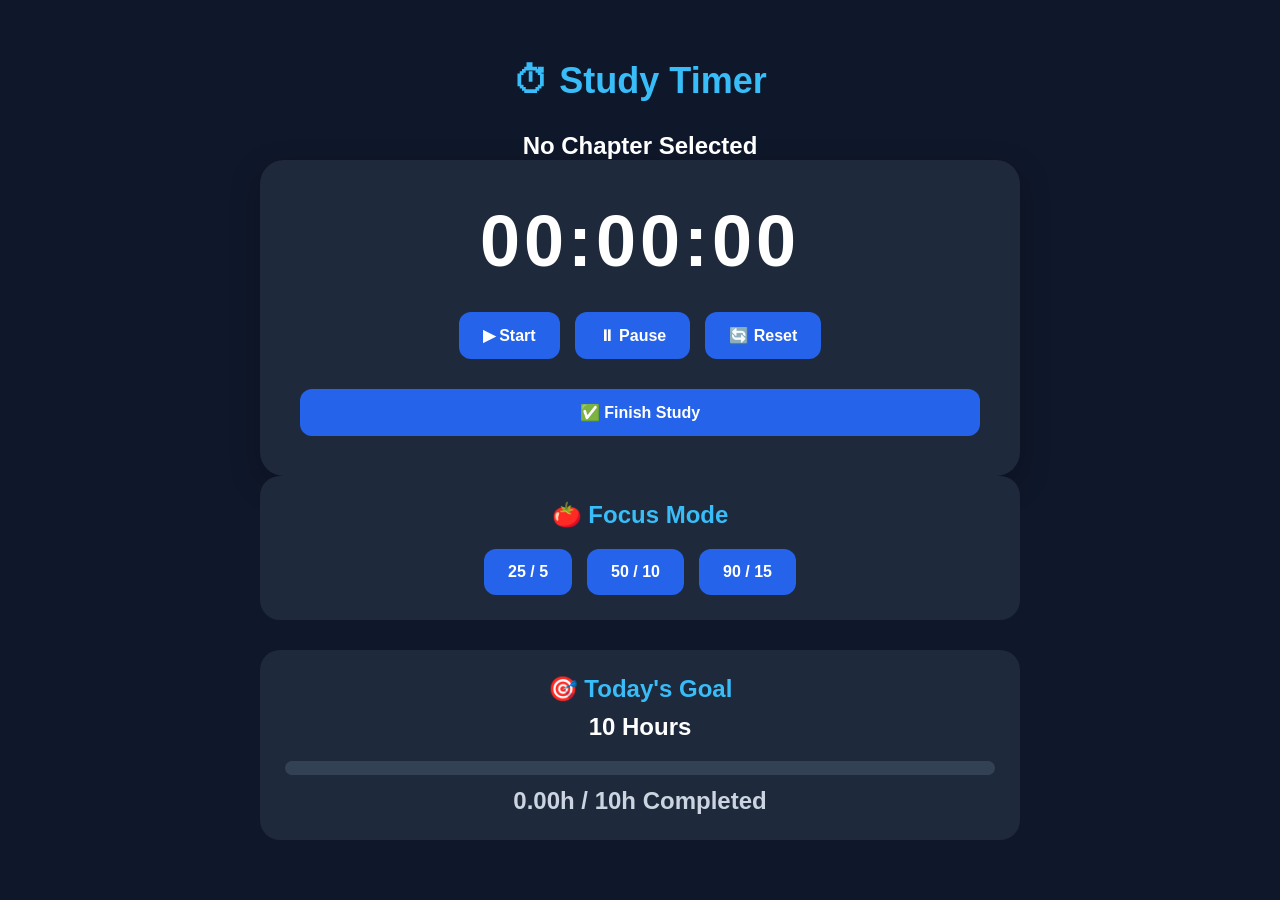
==== pages/timer.html @ 99f47d34 "Initial commit" ====
<!DOCTYPE html>
<html lang="en">
<head>
    <meta charset="UTF-8">
    <meta name="viewport" content="width=device-width, initial-scale=1.0">
    <title>Study Timer | NEET OS</title>

    <link rel="stylesheet" href="../assets/css/style.css">
    <link rel="stylesheet" href="../assets/css/timer.css">
</head>
<body>

<div class="timer-page">

    <h1>⏱ Study Timer</h1>
<h2 id="goal">No Chapter Selected</h2>
    <div class="timer-box">

        <div id="timerDisplay" class="timer-display">
            00:00:00
        </div>

        <div class="timer-buttons">

            <button id="startBtn">▶ Start</button>

            <button id="pauseBtn">⏸ Pause</button>

            <button id="resetBtn">🔄 Reset</button>
            <button id="finishBtn" class="finish-btn">
    ✅ Finish Study
</button>

        </div>

    </div>
<div class="panel">

    <h2>🍅 Focus Mode</h2>

    <div class="timer-buttons">

        <button id="pomodoro25">25 / 5</button>

        <button id="pomodoro50">50 / 10</button>

        <button id="pomodoro90">90 / 15</button>

    </div>

</div>
    <div class="goal-box">

        <h2>🎯 Today's Goal</h2>

        <p>10 Hours</p>
<div class="progress-container">

    <div id="goalProgress" class="progress-bar"></div>

</div>

<p id="goalText">0h / 10h Completed</p>

    </div>

</div>

<div id="summaryModal" class="summary-modal">

    <div class="summary-box">

        <h2>🎉 Session Complete</h2>

        <p><strong>📚 Chapter</strong></p>
        <p id="summaryChapter"></p>

        <p><strong>⏱ Study Time</strong></p>
        <p id="summaryTime"></p>

        <button id="summaryClose">
            Back to Dashboard
        </button>

    </div>

</div>

<script src="../assets/js/timer.js"></script>

</body>
</html>
---- assets/css/style.css ----
/* ==========================
   NEET OS v1.0
   Dashboard - CSS Part 1
========================== */

*{
    margin:0;
    padding:0;
    box-sizing:border-box;
}

body{
    font-family:'Poppins',sans-serif;
    background:#0f172a;
    color:#fff;
}

.app{
    display:flex;
    min-height:100vh;
}

/* Sidebar */

.sidebar{
    width:260px;
    background:#111827;
    padding:30px 20px;
    border-right:1px solid rgba(255,255,255,.08);
}

.logo h2{
    font-size:28px;
    color:#38bdf8;
}

.logo p{
    color:#94a3b8;
    margin-top:5px;
    margin-bottom:35px;
}

.sidebar nav{
    display:flex;
    flex-direction:column;
    gap:12px;
}

.sidebar nav a{
    text-decoration:none;
    color:#cbd5e1;
    padding:14px 18px;
    border-radius:14px;
    transition:.3s;
}

.sidebar nav a:hover,
.sidebar nav a.active{
    background:#2563eb;
    color:#fff;
}

/* Main */

.main{
    flex:1;
    padding:35px;
}

.topbar{
    display:flex;
    justify-content:space-between;
    align-items:center;
    margin-bottom:30px;
}

.topbar h1{
    font-size:34px;
}

.topbar p{
    color:#94a3b8;
    margin-top:6px;
}

.profile{
    width:55px;
    height:55px;
    border-radius:50%;
    background:#2563eb;
    display:flex;
    align-items:center;
    justify-content:center;
    font-size:24px;
}

/* Mission */

.mission{
    background:#1e293b;
    padding:25px;
    border-radius:20px;
    margin-bottom:30px;
}

.mission h2{
    margin-bottom:15px;
}

.mission ul{
    padding-left:20px;
}

.mission li{
    margin:10px 0;
    color:#cbd5e1;
}

/* Cards */

.cards{
    display:grid;
    grid-template-columns:repeat(auto-fit,minmax(220px,1fr));
    gap:20px;
}

.card{
    background:#1e293b;
    padding:25px;
    border-radius:20px;
    transition:.3s;
    cursor:pointer;
}

.card:hover{
    transform:translateY(-6px);
}

.card h3{
    color:#94a3b8;
    font-size:16px;
    margin-bottom:15px;
}

.card h1{
    font-size:34px;
    color:#38bdf8;
}
/* ==========================
   Dashboard Sections
========================== */

.dashboard-grid{
    display:grid;
    grid-template-columns:2fr 1fr;
    gap:20px;
    margin-top:30px;
}

.panel{
    background:#1e293b;
    border-radius:20px;
    padding:25px;
}

.panel h2{
    margin-bottom:20px;
    color:#38bdf8;
}

/* Progress Ring */

.progress-ring{
    width:180px;
    height:180px;
    border-radius:50%;
    margin:20px auto;
    background:conic-gradient(#38bdf8 65%, #334155 0);
    display:flex;
    align-items:center;
    justify-content:center;
}

.progress-ring .inner{
    width:135px;
    height:135px;
    border-radius:50%;
    background:#0f172a;
    display:flex;
    align-items:center;
    justify-content:center;
    font-size:28px;
    font-weight:700;
}

/* Weekly Graph */

.graph{
    display:flex;
    align-items:flex-end;
    justify-content:space-evenly;
    height:220px;
    padding:10px;
    border-bottom:2px solid #334155;
}

.bar{
    width:24px;
    height:0;
    background:#38bdf8;
    border-radius:8px 8px 0 0;
    transition:height .4s ease;
}



/* Task List */

.task{
    display:flex;
    justify-content:space-between;
    align-items:center;
    padding:15px;
    margin-top:12px;
    background:#0f172a;
    border-radius:12px;
}

.task span{
    color:#cbd5e1;
}

/* Mobile */

@media(max-width:900px){

.sidebar{
    display:none;
}

.main{
    padding:20px;
}

.dashboard-grid{
    grid-template-columns:1fr;
}

.cards{
    grid-template-columns:1fr;
}

}
.study-streak-card{
    background:#1b2b55;
    border-radius:18px;
    padding:18px;
    color:#fff;
    box-shadow:0 8px 20px rgba(0,0,0,.25);
}

.study-streak-card h3{
    margin:0 0 15px;
    font-size:22px;
}

.study-streak-card p{
    margin:10px 0;
    font-size:16px;
}

.study-streak-card span{
    float:right;
    font-weight:bold;
    color:#67e8f9;
}

/* ===========================
   Continue Studying Card
=========================== */

.continue-card{

    margin-top:20px;

    background:#1f2937;

    border-radius:18px;

    padding:20px;

    box-shadow:0 8px 20px rgba(0,0,0,.25);

}

.continue-card h3{

    margin-bottom:18px;

    color:#fff;

}

.continue-card p{

    margin:10px 0;

    color:#d1d5db;

    font-size:15px;

}

.continue-card strong{

    color:#ffffff;

}

#continueBtn{

    width:100%;

    margin-top:18px;

    padding:12px;

    border:none;

    border-radius:12px;

    background:#2563eb;

    color:white;

    font-size:16px;

    font-weight:600;

    cursor:pointer;

    transition:.3s;

}

#continueBtn:hover{

    background:#1d4ed8;

}
.recent-card{
    background:#1e293b;
    color:white;
    padding:18px;
    margin-top:18px;
    border-radius:16px;
    box-shadow:0 5px 15px rgba(0,0,0,.25);
}

.recent-card h3{
    margin-bottom:12px;
}

.recent-card p{
    margin:8px 0;
}

.history-card{

    background:#1e293b;
    color:white;
    margin-top:20px;
    padding:18px;
    border-radius:16px;

}

.history-item{

    padding:10px 0;
    border-bottom:1px solid #334155;

}

.history-item:last-child{

    border:none;

}

/* ==========================
   Study Progress Card
========================== */

.dashboard-card{
    background:#1e293b;
    border-radius:18px;
    padding:20px;
    margin-top:20px;
    color:#fff;
    box-shadow:0 8px 20px rgba(0,0,0,.25);
}

.dashboard-card h3{
    margin-bottom:18px;
    font-size:22px;
    color:#38bdf8;
}

.dashboard-card p{
    display:flex;
    justify-content:space-between;
    align-items:center;
    margin:12px 0;
    font-size:16px;
}

.dashboard-card span{
    color:#67e8f9;
    font-weight:600;
}

#progressBar{
    width:100%;
    height:14px;
    margin-top:18px;
    appearance:none;
    border:none;
    border-radius:20px;
    overflow:hidden;
}

#progressBar::-webkit-progress-bar{
    background:#334155;
    border-radius:20px;
}

#progressBar::-webkit-progress-value{
    background:linear-gradient(90deg,#06b6d4,#3b82f6);
    border-radius:20px;
}

#progressBar::-moz-progress-bar{
    background:linear-gradient(90deg,#06b6d4,#3b82f6);
}

#progressText{
    text-align:center;
    margin-top:12px;
    font-size:22px;
    font-weight:700;
    color:#38bdf8;
}

/* ===========================
   Planner Page
=========================== */

#plannerForm{

    display:flex;

    flex-direction:column;

    gap:18px;

}

.form-group{

    display:flex;

    flex-direction:column;

    gap:8px;

}

.form-group label{

    font-weight:600;

    color:#fff;

}

.form-group input,
.form-group select{

    width:100%;

    padding:12px;

    border:none;

    border-radius:10px;

    background:#1e293b;

    color:white;

    font-size:15px;

    outline:none;

}

#plannerForm button{

    padding:14px;

    border:none;

    border-radius:12px;

    background:#38bdf8;

    color:#fff;

    font-size:16px;

    font-weight:600;

    cursor:pointer;

    transition:.3s;

}

#plannerForm button:hover{

    transform:translateY(-2px);

    background:#0ea5e9;

}

#taskList{

    display:flex;

    flex-direction:column;

    gap:15px;

    margin-top:20px;

}

.task-card{

    background:#1e293b;

    border-radius:14px;

    padding:18px;

    color:white;

    display:flex;

    justify-content:space-between;

    align-items:center;

    gap:20px;

    flex-wrap:wrap;

}

.task-info{

    display:flex;

    flex-direction:column;

    gap:6px;

}

.task-actions{

    display:flex;

    gap:10px;

}

.task-actions button{

    border:none;

    border-radius:8px;

    padding:8px 14px;

    cursor:pointer;

    font-weight:600;

}

.edit-btn{

    background:#facc15;

    color:#111;

}

.delete-btn{

    background:#ef4444;

    color:white;

}

.complete-btn{

    background:#22c55e;

    color:white;

}

.revision-card{
    margin-top:20px;
}
---- assets/css/timer.css ----
/* ==========================
   NEET OS - Timer Page
========================== */

.timer-page{
    max-width:800px;
    margin:40px auto;
    padding:20px;
    text-align:center;
}

.timer-page h1{
    font-size:36px;
    margin-bottom:30px;
    color:#38bdf8;
}

.timer-box{
    background:#1e293b;
    border-radius:24px;
    padding:40px;
    box-shadow:0 10px 30px rgba(0,0,0,.25);
}

.timer-display{
    font-size:72px;
    font-weight:700;
    letter-spacing:4px;
    margin-bottom:30px;
    color:#ffffff;
}

.timer-buttons{
    display:flex;
    justify-content:center;
    gap:15px;
    flex-wrap:wrap;
}

.timer-buttons button{
    border:none;
    padding:14px 24px;
    border-radius:12px;
    cursor:pointer;
    font-size:16px;
    font-weight:600;
    background:#2563eb;
    color:white;
    transition:.3s;
}

.timer-buttons button:hover{
    transform:translateY(-3px);
}

.goal-box{
    margin-top:30px;
    background:#1e293b;
    border-radius:20px;
    padding:25px;
}

.goal-box h2{
    color:#38bdf8;
    margin-bottom:10px;
}

.goal-box p{
    font-size:24px;
    font-weight:600;
}

@media(max-width:768px){

.timer-display{
    font-size:48px;
}

.timer-page h1{
    font-size:28px;
}

}
/* Goal Progress */

.progress-container{
    width:100%;
    height:14px;
    background:#334155;
    border-radius:20px;
    overflow:hidden;
    margin-top:20px;
}

.progress-bar{
    width:0%;
    height:100%;
    background:#22c55e;
    transition:.4s;
}

#goalText{
    margin-top:12px;
    font-weight:600;
    color:#cbd5e1;
}
.finish-btn{
    width:100%;
    margin-top:15px;
    padding:14px;
    border:none;
    border-radius:12px;
    font-size:18px;
    font-weight:bold;
    background:#22c55e;
    color:white;
    cursor:pointer;
}

.finish-btn:hover{
    background:#16a34a;
}

.summary-modal{

    position:fixed;
    inset:0;
    background:rgba(0,0,0,.7);

    display:none;

    justify-content:center;
    align-items:center;

    z-index:999;

}

.summary-box{

    width:90%;
    max-width:380px;

    background:#1e293b;

    padding:25px;

    border-radius:18px;

    text-align:center;

}

.summary-box h2{

    color:#22c55e;
    margin-bottom:20px;

}

.summary-box p{

    color:white;
    margin:10px 0;

}

#summaryClose{

    margin-top:20px;

    width:100%;

    padding:14px;

    border:none;

    border-radius:12px;

    background:#2563eb;

    color:white;

    cursor:pointer;

}
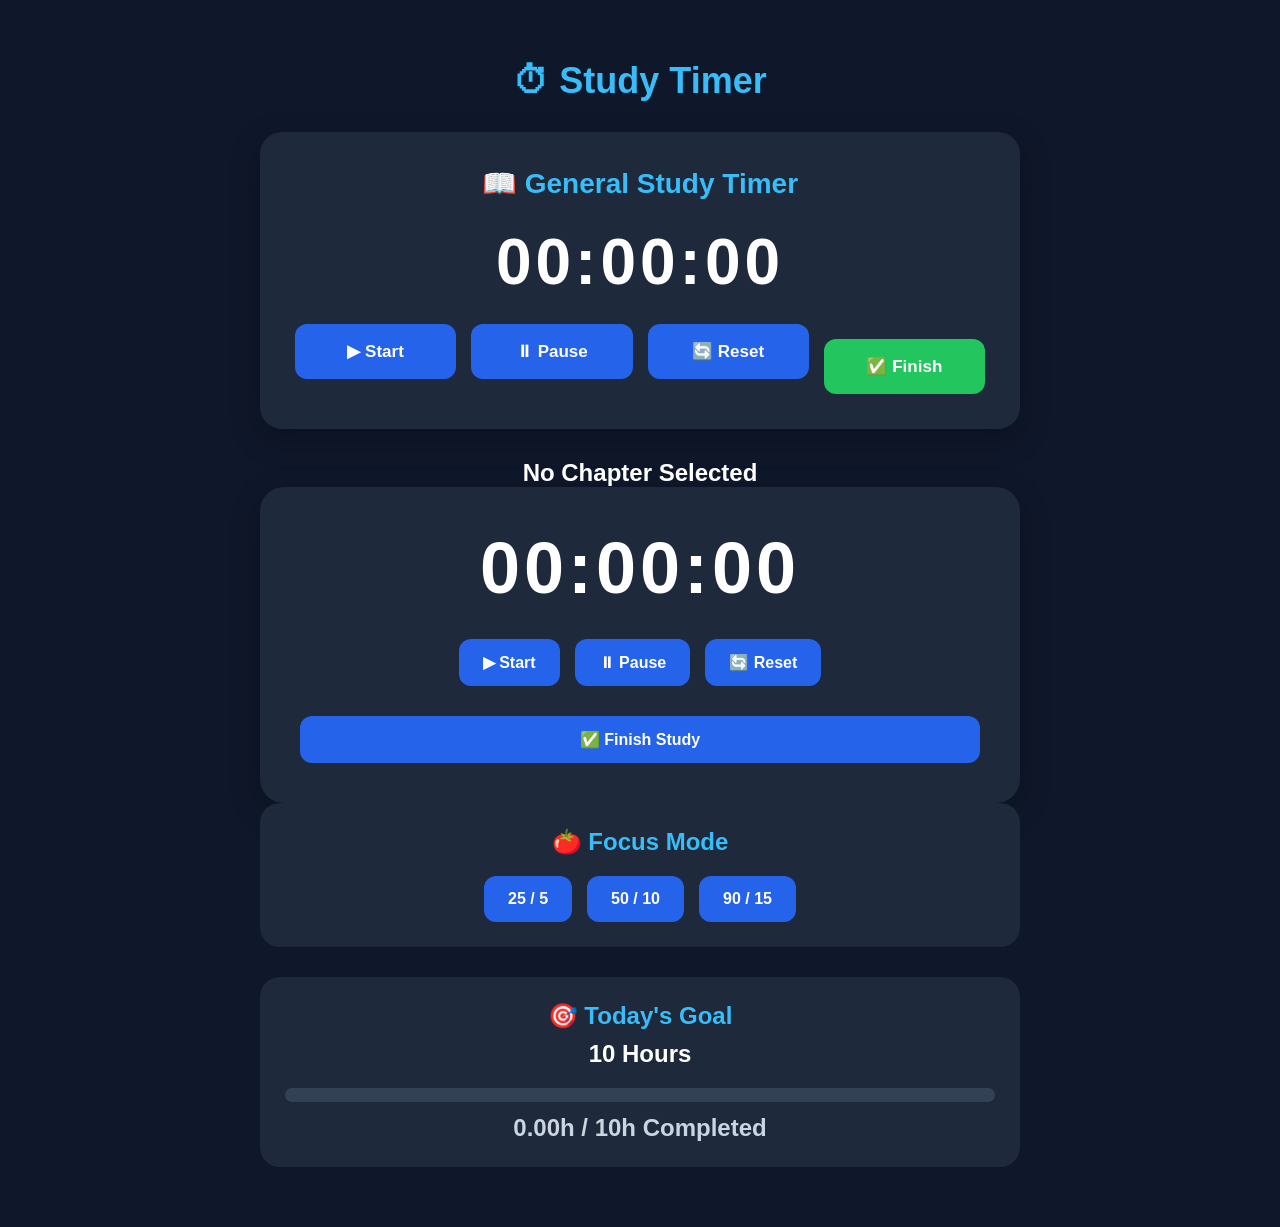
==== commit 30ac6172: "update" ====
--- a/pages/timer.html
+++ b/pages/timer.html
@@ -15,6 +15,31 @@
 <div class="timer-page">
 
     <h1>⏱ Study Timer</h1>
+
+<div class="general-timer-card">
+
+    <h2>📖 General Study Timer</h2>
+
+    <div id="generalTimerDisplay" class="timer-display">
+        00:00:00
+    </div>
+
+    <div class="timer-buttons">
+
+        <button id="generalStartBtn">▶ Start</button>
+
+        <button id="generalPauseBtn">⏸ Pause</button>
+
+        <button id="generalResetBtn">🔄 Reset</button>
+
+        <button id="generalFinishBtn" class="finish-btn">
+            ✅ Finish
+        </button>
+
+    </div>
+
+</div>
+
 <h2 id="goal">No Chapter Selected</h2>
     <div class="timer-box">
 
--- a/assets/css/style.css
+++ b/assets/css/style.css
@@ -627,4 +627,224 @@
 
 .revision-card{
     margin-top:20px;
+}
+
+
+/* ==========================================
+   NEET OS Responsive Layout v2
+========================================== */
+
+/* Large Tablet */
+@media (max-width:1200px){
+
+.sidebar{
+    width:220px;
+}
+
+.main{
+    padding:25px;
+}
+
+.cards{
+    grid-template-columns:repeat(2,1fr);
+}
+
+.dashboard-grid{
+    grid-template-columns:1fr;
+}
+
+}
+
+/* Tablet Landscape + Desktop Mode Phone */
+@media (max-width:992px){
+
+.app{
+    display:flex;
+}
+
+.sidebar{
+    width:80px;
+    min-width:80px;
+    padding:20px 10px;
+}
+
+.logo p{
+    display:none;
+}
+
+.logo h2{
+    font-size:18px;
+    text-align:center;
+}
+
+.sidebar nav a{
+    padding:12px;
+    font-size:0;
+    text-align:center;
+}
+
+.sidebar nav a::first-letter{
+    font-size:22px;
+}
+
+.main{
+    padding:20px;
+}
+
+.cards{
+    grid-template-columns:repeat(2,1fr);
+}
+
+.dashboard-grid{
+    grid-template-columns:1fr;
+}
+
+.progress-ring{
+    width:150px;
+    height:150px;
+}
+
+.progress-ring .inner{
+    width:110px;
+    height:110px;
+}
+
+}
+
+/* Mobile */
+@media (max-width:768px){
+
+.sidebar{
+    display:none;
+}
+
+.main{
+    width:100%;
+    padding:16px;
+}
+
+.topbar{
+    flex-direction:column;
+    align-items:flex-start;
+    gap:15px;
+}
+
+.topbar h1{
+    font-size:28px;
+}
+
+.cards{
+    grid-template-columns:1fr;
+}
+
+.dashboard-grid{
+    grid-template-columns:1fr;
+}
+
+.graph{
+    overflow-x:auto;
+}
+
+.card,
+.panel,
+.study-streak-card,
+.dashboard-card,
+.continue-card,
+.recent-card,
+.history-card{
+    width:100%;
+}
+
+}
+
+/* Landscape Phone */
+@media (max-height:600px) and (orientation:landscape){
+
+.sidebar{
+    display:block;
+    width:80px;
+}
+
+.logo p{
+    display:none;
+}
+
+.logo h2{
+    font-size:18px;
+}
+
+.sidebar nav a{
+    font-size:0;
+}
+
+.sidebar nav a::first-letter{
+    font-size:22px;
+}
+
+.main{
+    padding:18px;
+}
+
+.cards{
+    grid-template-columns:repeat(2,1fr);
+}
+
+}
+
+/* ===========================
+   Hamburger Menu
+=========================== */
+
+.menu-btn{
+    display:none;
+    background:#2563eb;
+    color:#fff;
+    border:none;
+    border-radius:10px;
+    padding:10px 14px;
+    font-size:22px;
+    cursor:pointer;
+}
+
+@media (max-width:900px){
+
+    .menu-btn{
+        display:block;
+    }
+
+    .sidebar{
+        display:block;
+        position:fixed;
+        left:-280px;
+        top:0;
+        width:260px;
+        height:100vh;
+        z-index:1000;
+        transition:left .3s ease;
+    }
+
+    .sidebar.show{
+        left:0;
+    }
+
+    .main{
+        width:100%;
+        padding:18px;
+    }
+
+    .topbar{
+        gap:15px;
+    }
+
+}
+
+.sidebar{
+    z-index:1000;
+}
+
+.menu-btn{
+    position:fixed;
+    top:15px;
+    left:15px;
+    z-index:1101;
 }
--- a/assets/css/timer.css
+++ b/assets/css/timer.css
@@ -183,4 +183,152 @@
 
     cursor:pointer;
 
+}
+
+/* ==========================
+   General Timer Finish Button
+========================== */
+
+.general-timer-card .finish-btn{
+
+    background:#22c55e;
+
+    color:#fff;
+
+}
+
+.general-timer-card .finish-btn:hover{
+
+    background:#16a34a;
+
+}
+
+.general-timer-card .timer-buttons{
+
+    display:flex;
+
+    flex-wrap:wrap;
+
+    justify-content:center;
+
+    gap:12px;
+
+}
+
+.general-timer-card .timer-buttons button{
+
+    flex:1;
+
+    min-width:120px;
+
+}
+
+/* ==========================
+   General Study Timer Design
+========================== */
+
+.general-timer-card{
+
+    background:#1e293b;
+    border-radius:22px;
+    padding:35px;
+    margin-bottom:30px;
+    box-shadow:0 10px 30px rgba(0,0,0,.25);
+
+}
+
+.general-timer-card h2{
+
+    color:#38bdf8;
+    margin-bottom:20px;
+    font-size:28px;
+
+}
+
+.general-timer-card .timer-display{
+
+    font-size:64px;
+    font-weight:700;
+    letter-spacing:4px;
+    margin:25px 0;
+    color:#fff;
+
+}
+
+.general-timer-card .timer-buttons{
+
+    display:flex;
+    gap:15px;
+    justify-content:center;
+    flex-wrap:wrap;
+
+}
+
+.general-timer-card .timer-buttons button{
+
+    width:170px;
+    height:55px;
+    border:none;
+    border-radius:12px;
+    font-size:17px;
+    font-weight:600;
+    cursor:pointer;
+    transition:.3s;
+
+}
+
+.general-timer-card .timer-buttons button:hover{
+
+    transform:translateY(-3px);
+
+}
+
+#generalStartBtn{
+
+    background:#2563eb;
+    color:#fff;
+
+}
+
+#generalPauseBtn{
+
+    background:#2563eb;
+    color:#fff;
+
+}
+
+#generalResetBtn{
+
+    background:#2563eb;
+    color:#fff;
+
+}
+
+#generalFinishBtn{
+
+    background:#22c55e;
+    color:#fff;
+
+}
+
+#generalFinishBtn:hover{
+
+    background:#16a34a;
+
+}
+
+@media(max-width:768px){
+
+    .general-timer-card .timer-display{
+
+        font-size:48px;
+
+    }
+
+    .general-timer-card .timer-buttons button{
+
+        width:100%;
+
+    }
+
 }
